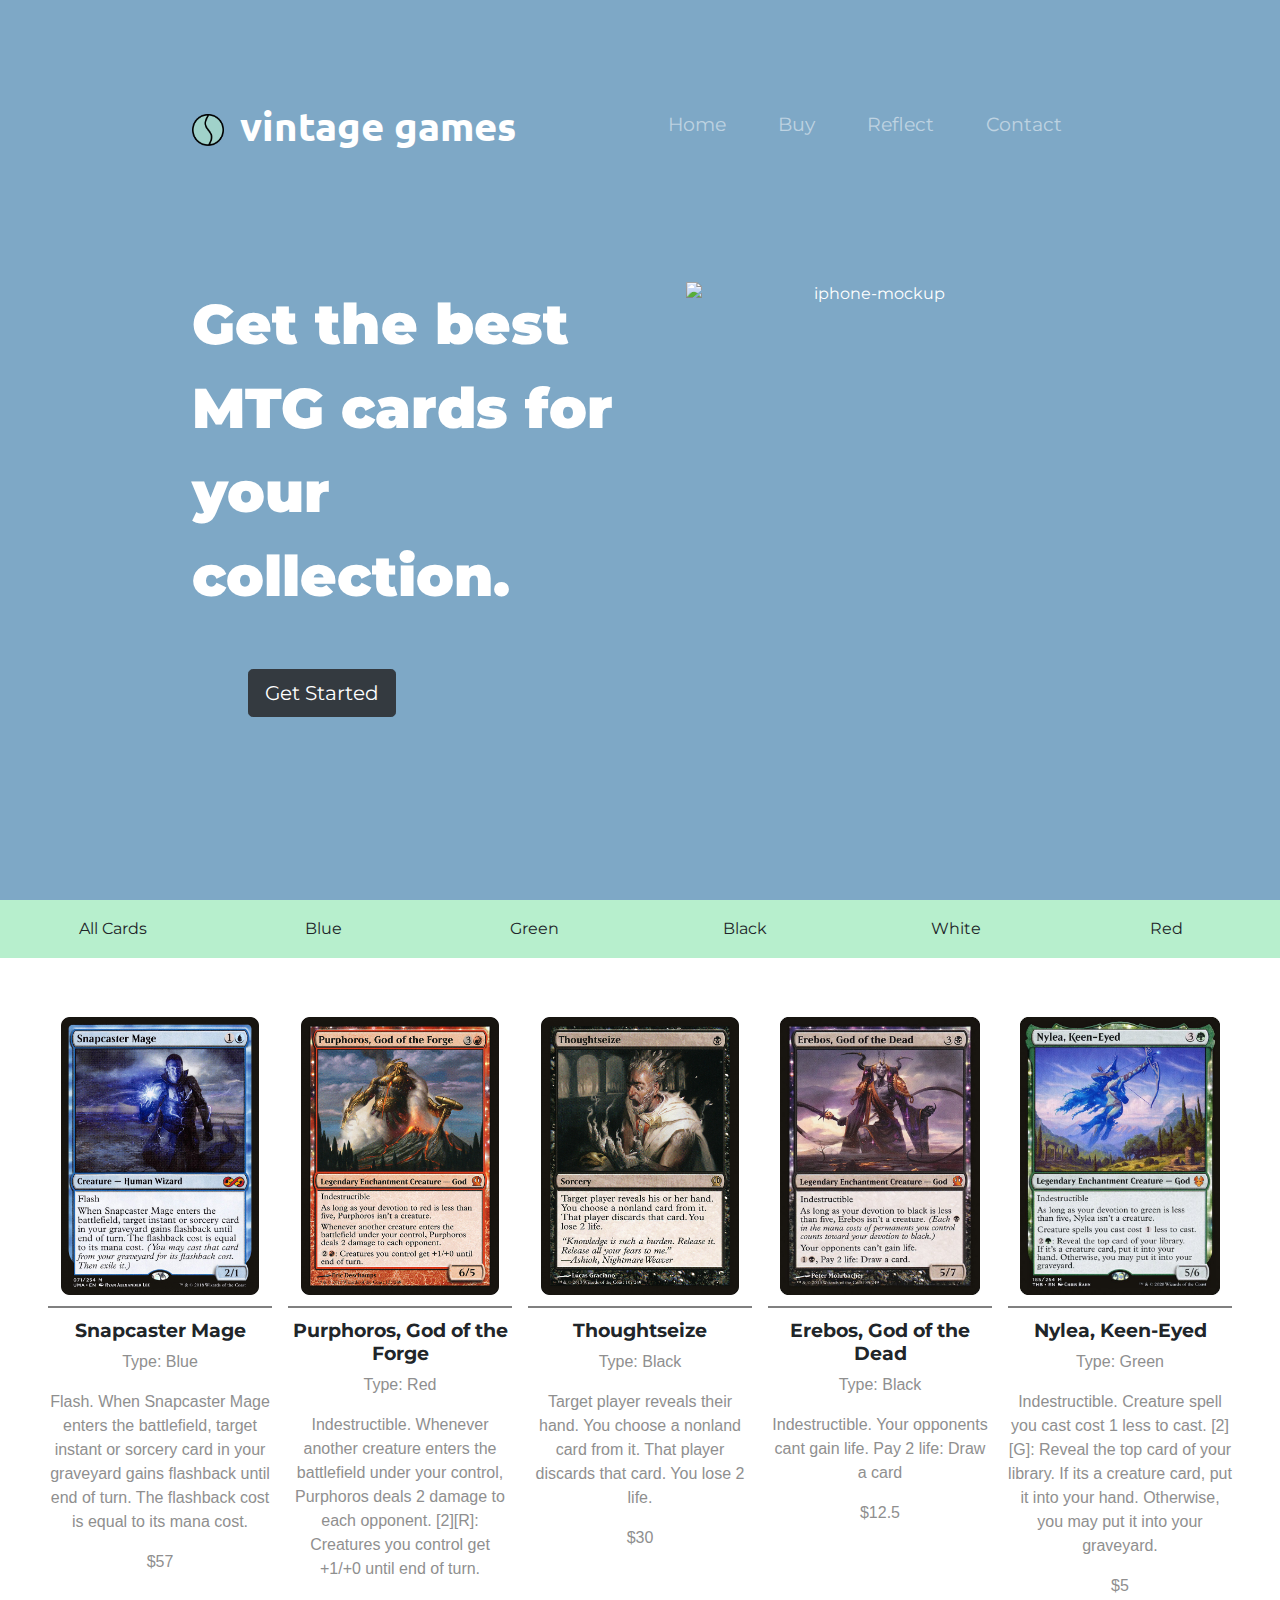
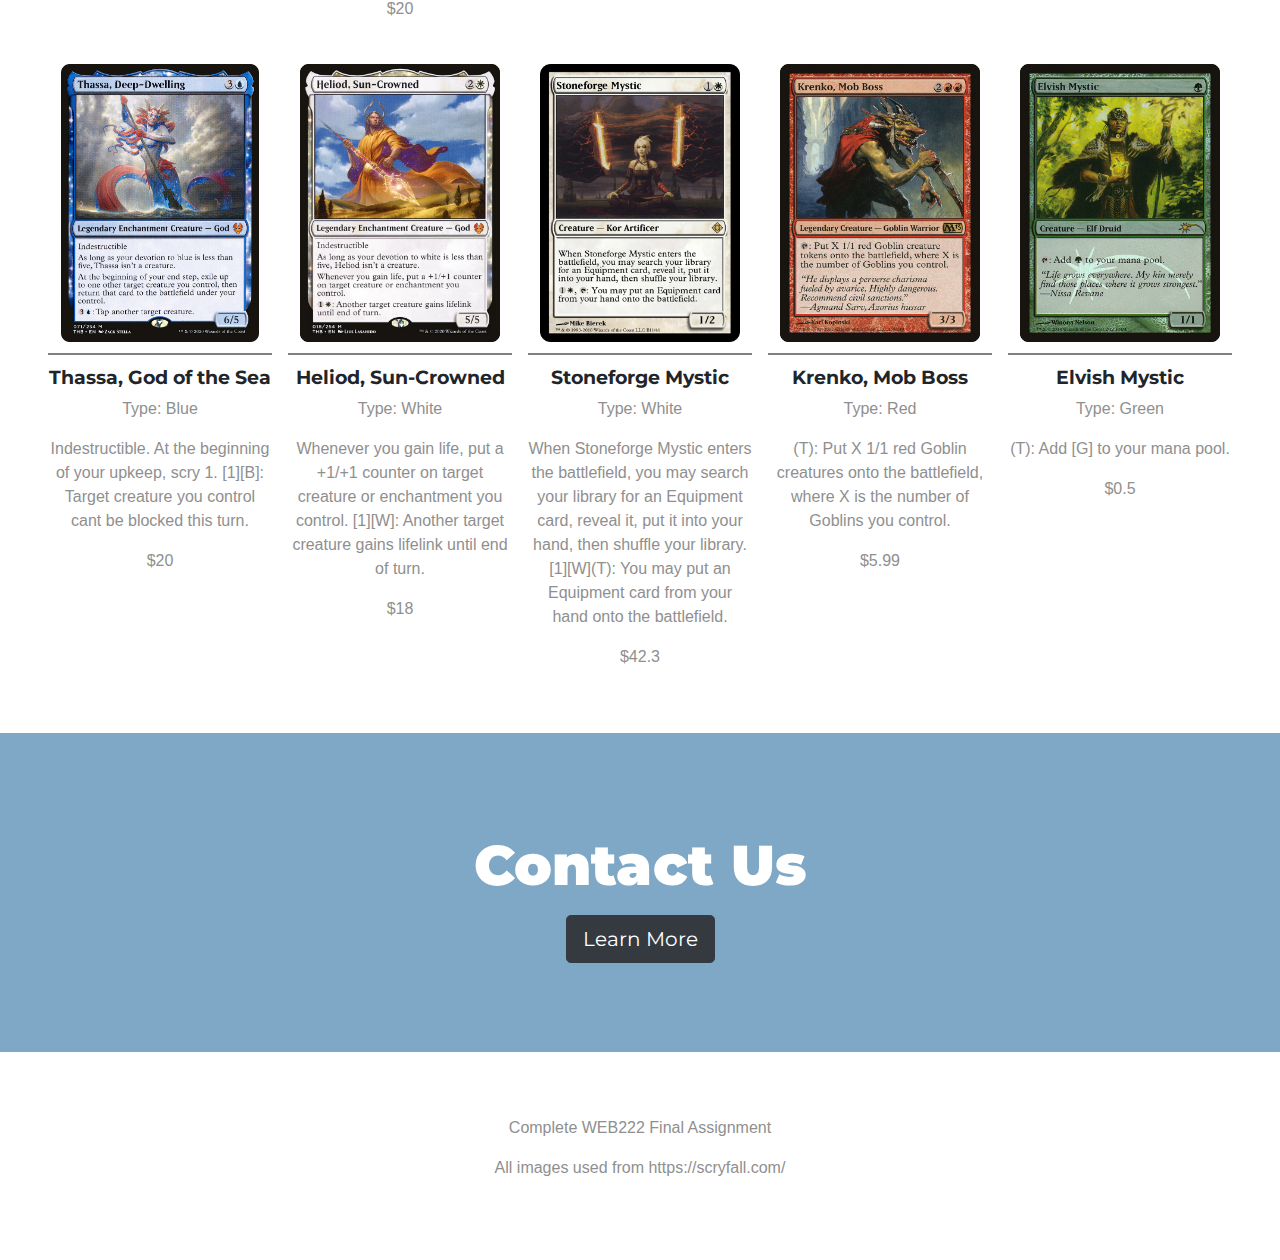
==== index.html @ 032b77f7 "Added final assignment files." ====
<!DOCTYPE html>
<html>
  
<head>
  <meta charset="utf-8">
  <title>vintage games</title>

  <!-- External CSS Libraries - Bootstrap Scripts (For stylistic purposes) -->
  <script src="https://code.jquery.com/jquery-3.3.1.slim.min.js" integrity="sha384-q8i/X+965DzO0rT7abK41JStQIAqVgRVzpbzo5smXKp4YfRvH+8abtTE1Pi6jizo" crossorigin="anonymous"></script>
  <script src="https://cdnjs.cloudflare.com/ajax/libs/popper.js/1.14.7/umd/popper.min.js" integrity="sha384-UO2eT0CpHqdSJQ6hJty5KVphtPhzWj9WO1clHTMGa3JDZwrnQq4sF86dIHNDz0W1" crossorigin="anonymous"></script>
  <script src="https://stackpath.bootstrapcdn.com/bootstrap/4.3.1/js/bootstrap.min.js" integrity="sha384-JjSmVgyd0p3pXB1rRibZUAYoIIy6OrQ6VrjIEaFf/nJGzIxFDsf4x0xIM+B07jRM" crossorigin="anonymous"></script>

  <!-- JS File -->
  <script src="js/script.js" type="text/javascript"></script>

  <!-- Google Fonts -->
  <link href="https://fonts.googleapis.com/css?family=Montserrat:100,400,700,900|Ubuntu" rel="stylesheet">

  <!-- CSS Style Sheets -->
  <link rel="stylesheet" href="https://maxcdn.bootstrapcdn.com/bootstrap/4.0.0/css/bootstrap.min.css" integrity="sha384-Gn5384xqQ1aoWXA+058RXPxPg6fy4IWvTNh0E263XmFcJlSAwiGgFAW/dAiS6JXm" crossorigin="anonymous">
  <link rel="stylesheet" href="css/styles.css" />

  <!-- Font Awesome -->
  <link rel="stylesheet" href="https://use.fontawesome.com/releases/v5.8.1/css/all.css" integrity="sha384-50oBUHEmvpQ+1lW4y57PTFmhCaXp0ML5d60M1M7uH2+nqUivzIebhndOJK28anvf" crossorigin="anonymous">
</head>
<body>

  <section class="colored-section" id="title">

    <div class="container-fluid">

      <!-- Nav Bar -->
      <nav class="navbar navbar-expand-lg navbar-dark">

        <a class="navbar-brand" href=""><img src="images/store-logo.png" alt="store logo" style="width: 2rem; height: 2rem; margin-right: 1rem;">vintage games</a>

        <button class="navbar-toggler" type="button" data-toggle="collapse" data-target="#navbarTogglerDemo02">
          <span class="navbar-toggler-icon"></span>
        </button>

        <div class="collapse navbar-collapse" id="navbarTogglerDemo02">

          <ul class="navbar-nav ml-auto">
            <li class="nav-item">
              <a class="nav-link" href="index.html">Home</a>
            </li>
            <li class="nav-item">
              <a class="nav-link" href="index.html">Buy</a>
            </li>
            <li class="nav-item">
                <a class="nav-link" href="reflect.html">Reflect</a>
              </li>
            <li class="nav-item">
              <a class="nav-link" href="contact.html">Contact</a>
            </li>
        </ul>

        </div>
      </nav>

      <!-- Title -->

      <div class="row">

        <div class="col-lg-6">
          <h1 class="big-heading">Get the best MTG cards for your collection.</h1>
          <button type="button" class="btn btn-dark btn-lg home-button">Get Started</button>
        </div>

        <div class="col-lg-6">
          <img class="title-img" src="images/featured-card.png" alt="iphone-mockup">
        </div>
      </div>

  </section>

  <!-- Buylist for Cards -->

    <!-- Navbar for card categories -->
    <section id="buy">
      <div class="navbar-categories">
        <div class="all">
          <button class="button-category buttonall" id="all">All Cards</button>
        </div>
        <div class="blue">
          <button class="button-category buttonblue" id="blue">Blue</button>
        </div>
        <div class="green">
          <button class="button-category buttongreen" id="green">Green</button>
        </div>
        <div class="black">
          <button class="button-category buttonxblack" id="black">Black</button>
        </div>
        <div class="white">
          <button class="button-category buttonwhite" id="white">White</button>
        </div>
        <div class="red">
          <button class="button-category buttonred" id="red">Red</button>
        </div>
      </div>
    </nav>

    <main>
      <div class="wrapper" id="wrapper"></div>
    </main>

    </section>
  
  <!-- Contact -->
  <section class="colored-section" id="cta">

    <div class="container-fluid">

      <h2 class="cta-text">Contact Us</h2>
      <a href="contact.html" class="btn btn-dark btn-lg button">Learn More</a>

    </div>
  </section>

  <!-- Footer -->
  <footer class="white-section" id="footer">

    <div class="container-footer">

      <link class="fa-icon fab fa-twitter"></i><a href="https://twitter.com/"></link>
      <link class="fa-icon fab fa-facebook-f"></i><a href="https://www.facebook.com/"></link>
      <link class="fa-icon fab fa-instagram"></i><a href="https://www.instagram.com/"></link>
      <link class="fa-icon fas fa-envelope"></i><a href = "mailto: abc@example.com"></a></link>
      <p>Complete WEB222 Final Assignment</p>
      <p>All images used from https://scryfall.com/</p>

    </div>
  </footer>

</body>
---- css/styles.css ----
/* Add any CSS you need to this file. */
body {
  font-family: "Montserrat";
  text-align: center;
}

h1, h2, h3, h4, h5, h6 {
  font-family: "Montserrat";
  font-weight: 900;
}

h1 {
  color: white;
  font-size: 3.5rem;
  line-height: 1.5;
}

h3 {
  font-family: "Montserrat";
  font-weight: 700;
}

p {
  font-family: Work Sans, sans-serif;
  color: #8f8f8f;
}

.reflection-text {
  font-family: Arial, Helvetica, sans-serif;
  color: black;
  font-weight: 500;
}

/* Headings*/

.big-heading {
  font-family: "Montserrat";
  font-weight: 900;
  line-height: 1.5;
  text-align: left;
}

.section-heading {
  font-size: 3rem;
  line-height: 1.5;
}

/* Containers */

.container-fluid {
  padding: 7% 15%;
}

.container-footer {
  padding: 5% 15%;
}

.row {
  padding: 50px 0;
}

.contact-row {
  padding: 50px 0 20px;
}

.container-contact {
  text-align: left;
  padding: 7% 15%;
}

/* Sections */

.colored-section {
  background-color: #7ea8c6;
  color: #fff;
}

.white-section {
  background-color: #fff;
}

/* Navigation Bar */

.navbar {
  padding: 0 0 4.5rem;
}

.navbar-categories {
  display: grid;
  grid-template-columns: 4fr 4fr 4fr 4fr 4fr 4fr;
  background-color: #b7efcd;
  column-gap: 1em;
  padding: 1rem;
  text-align: center
}


.navbar-brand {
  font-size: 2.5rem;
  font-family: "Ubuntu";
  font-weight: bold;
}

.nav-item {
  padding: 0 18px;
}

.nav-link {
  font-size: 1.2rem;
  font-family: "Montserrat";
}

/* Buttons */

.button-category {
  border: none;
  border-radius: 10px;
  color: var(--text-primary);
  background-color: var(--bg-navbar);
  text-align: left;
  text-decoration: none;
  font-size: 1em;
  cursor: pointer;
}

.button-category:hover {
  color: #fff;
}

.home-button {
  margin: 10%;
  margin-right: 50%;
}

/* Title Section */

.container-fluid#title {
  padding: 3% 7% 15%;
  text-align: left;
}

/* Title Image */

.title-img {
  width: 80%;
  position: absolute;
  right: 10%
}

/* Call to Action Section */

.cta-text {
  font-family: "Montserrat";
  font-weight: 900;
  font-size: 3.5rem;
  line-height: 1.5;
}

/* Footer Section */

.fa-icon {
  color: black;
  padding: 20px 10px;
}

.fa-icon:hover{
  color: grey;
}

/* Wrapper */

.wrapper {
  display: grid;
  grid-template-columns: 1fr 1fr 1fr 1fr 1fr;
  row-gap: 1em;
  column-gap: 1em;
  padding: 2em;
  margin: 1em;
}

.wrapper h2 {
  font-weight: 700;
  font-size: larger;
  text-align: center;
  padding-top: 5%;
  border-top: 1.5px solid grey;
  border-width: 2px;
}

.wrapper img {
  padding: 5%;
}

.product img {
  width: auto;
  max-height: 300px;
  display: block;
  margin-left: auto;
  margin-right: auto;
}

.product p {
  font-family: Work Sans, sans-serif;
  text-align: center;
}

.hidden {
  display: none;
}

@media (max-width: 1028px) {

#title {
  text-align: center;
}

.title-img {
  position: static;
  transform: rotate(0);
}

}
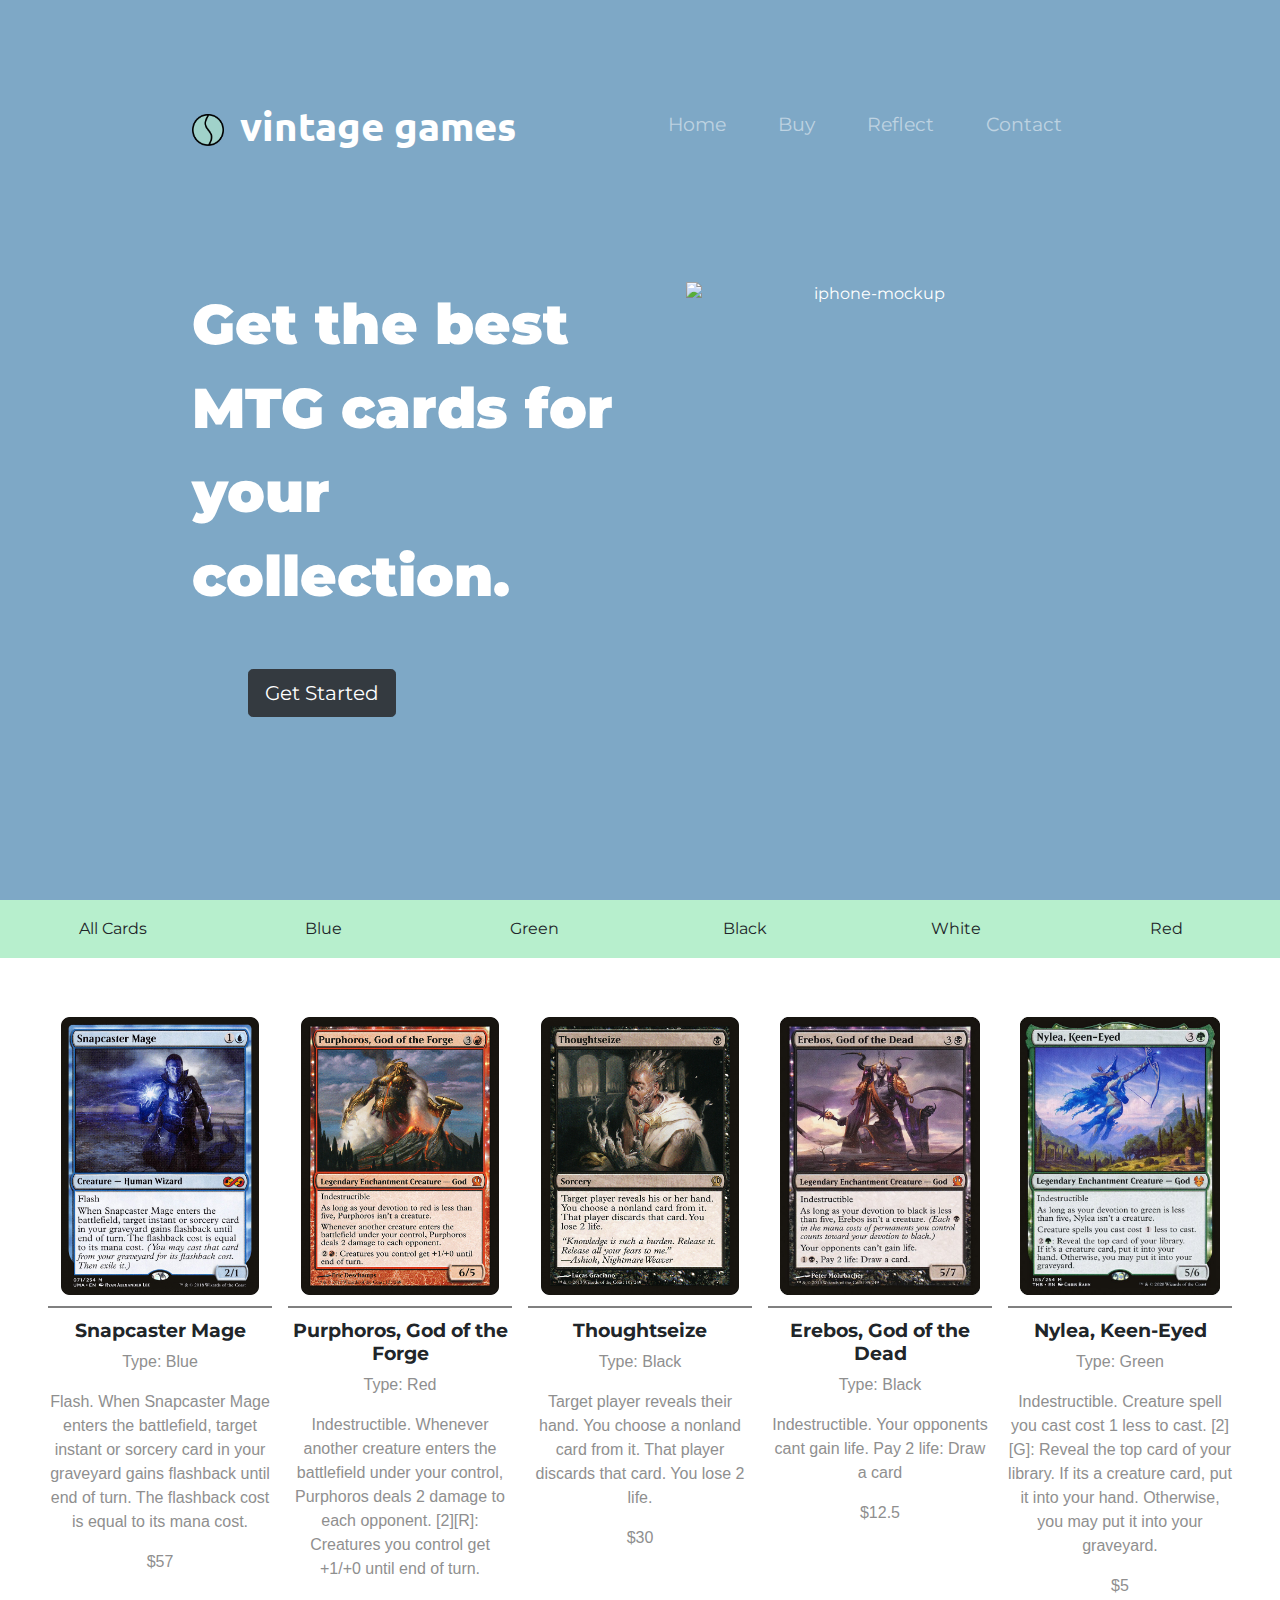
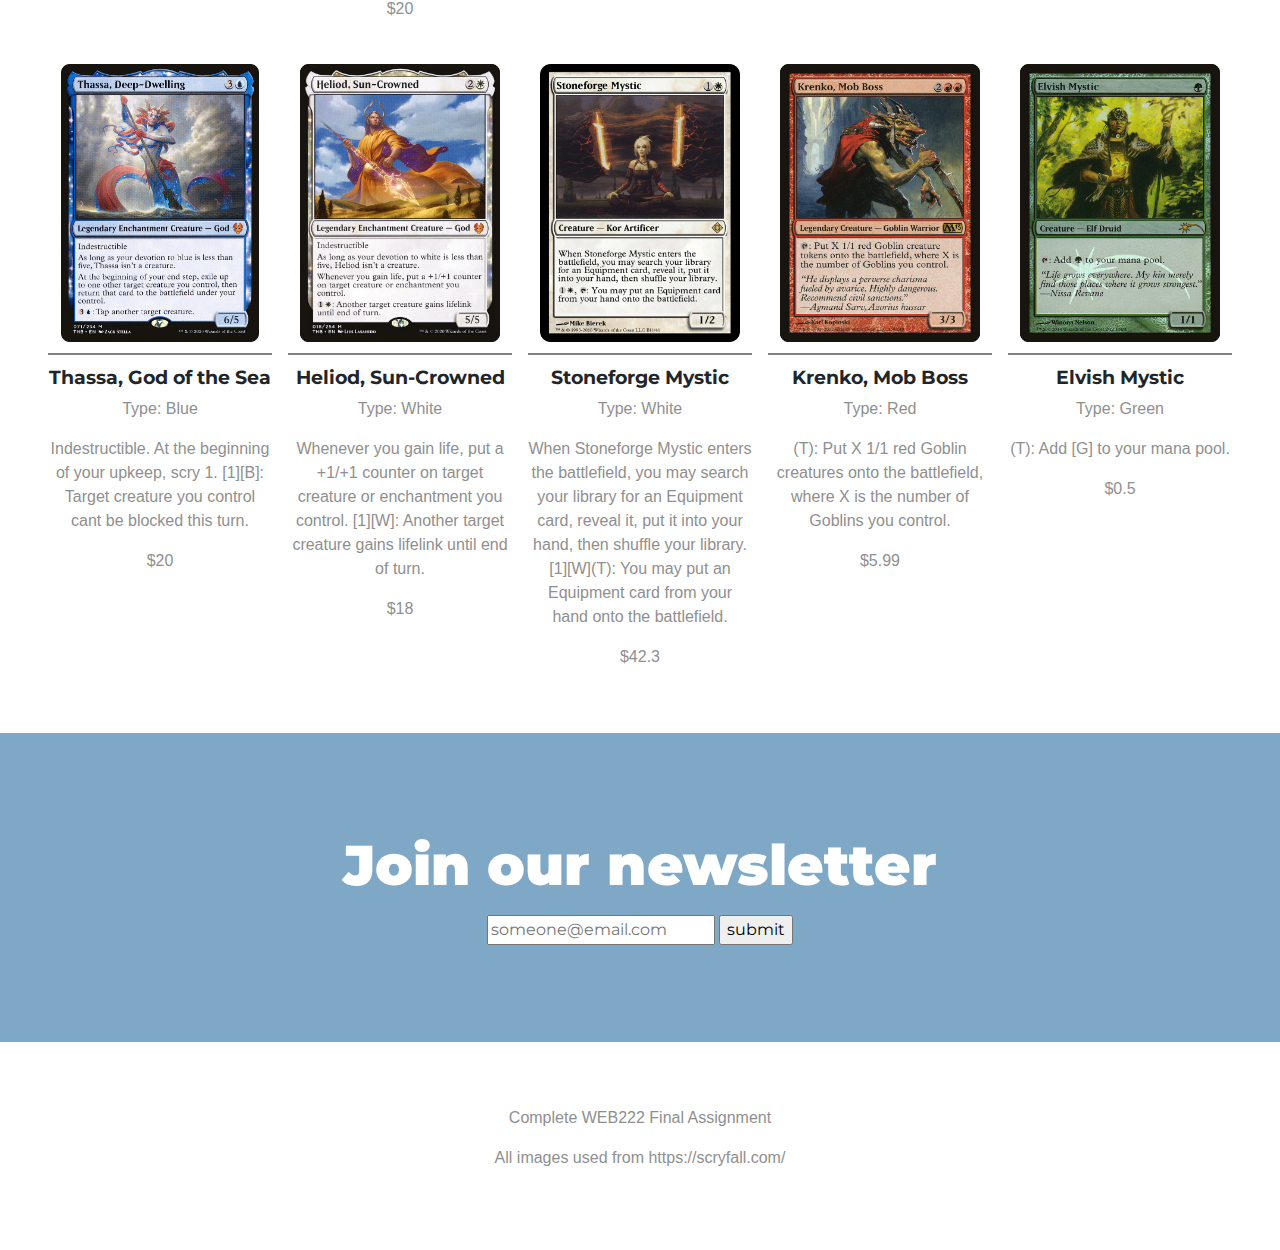
==== commit d073283c: "Added form for newsletter." ====
--- a/index.html
+++ b/index.html
@@ -111,8 +111,19 @@
 
     <div class="container-fluid">
 
-      <h2 class="cta-text">Contact Us</h2>
-      <a href="contact.html" class="btn btn-dark btn-lg button">Learn More</a>
+      <h2 class="cta-text">Join our newsletter</h2>
+      <!-- Newsletter CTA -->
+      <form action="https://formspree.io/meqrnngl" method="POST">
+        <label class="email-label">
+          <input 
+            placeholder="someone@email.com" 
+            type="email" 
+            name="_replyto"
+            required
+          >
+        </label>
+        <input type="submit" value="submit">
+      </form>
 
     </div>
   </section>
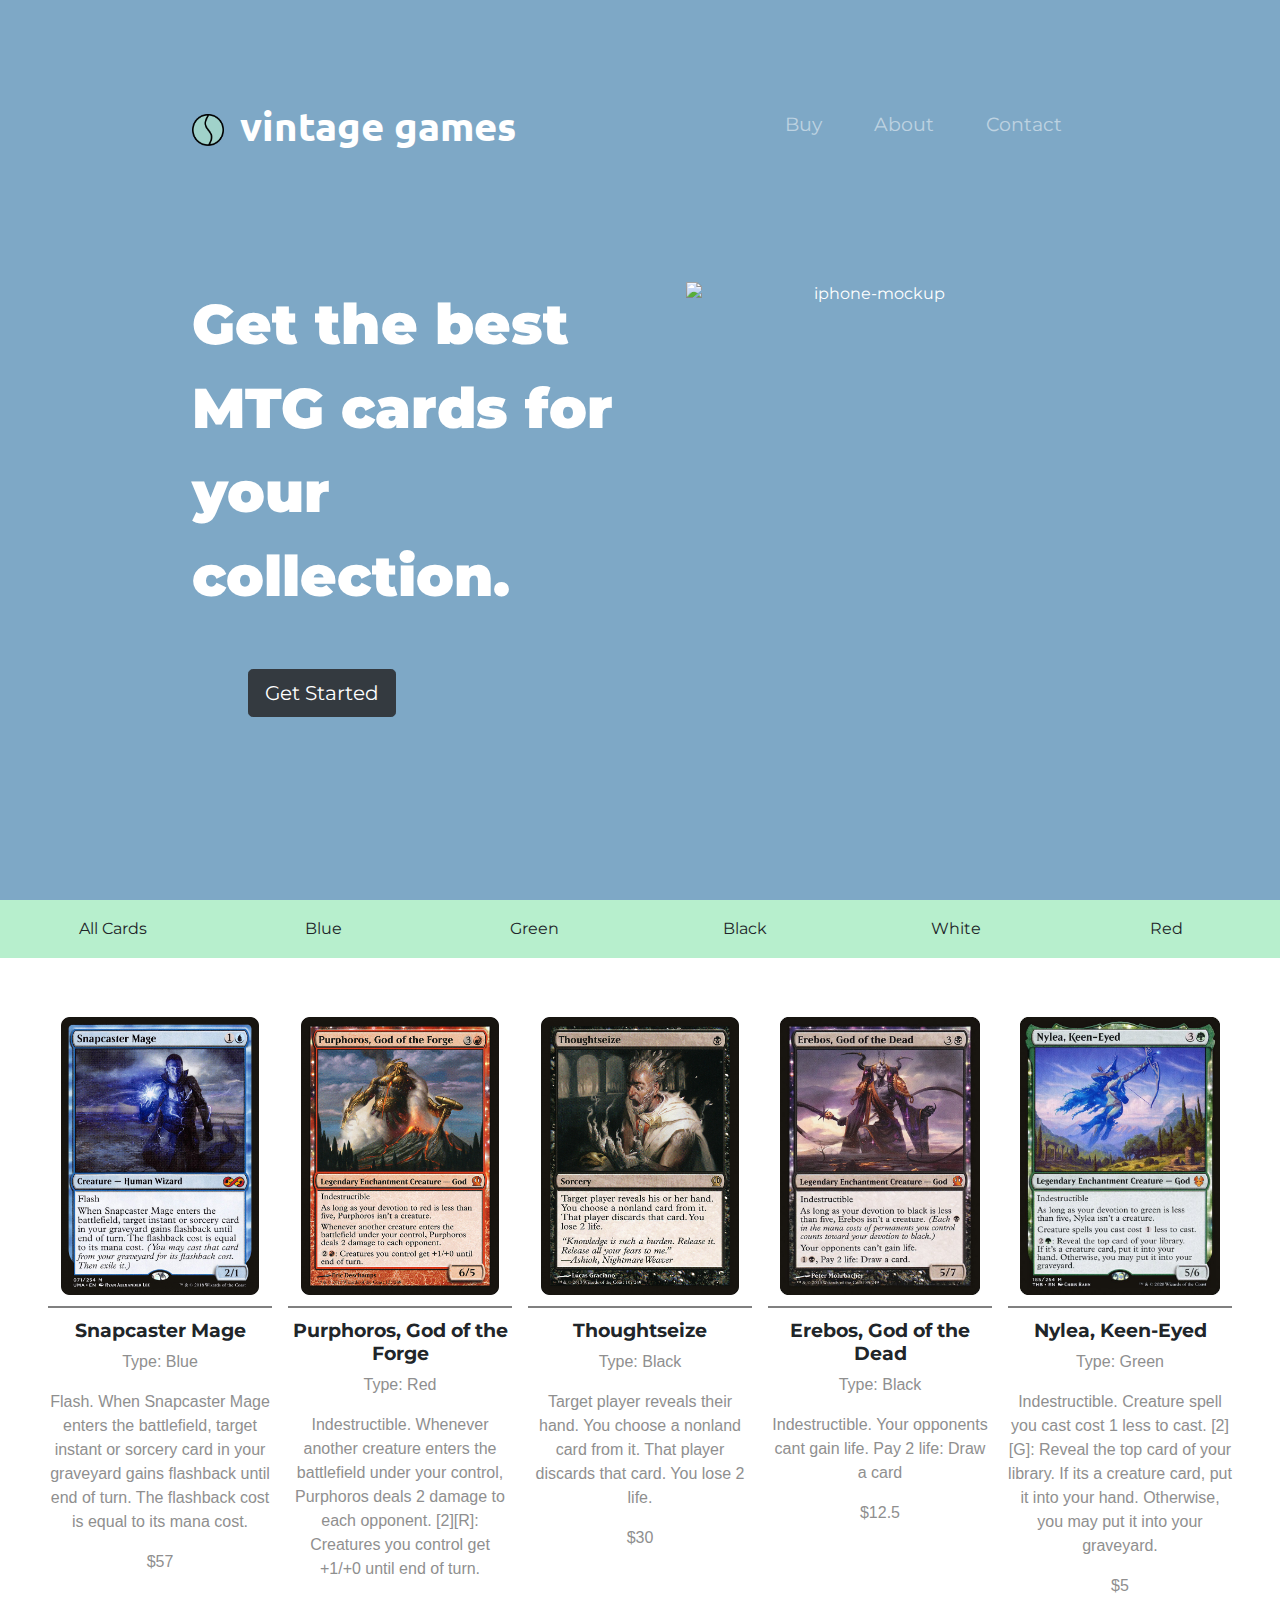
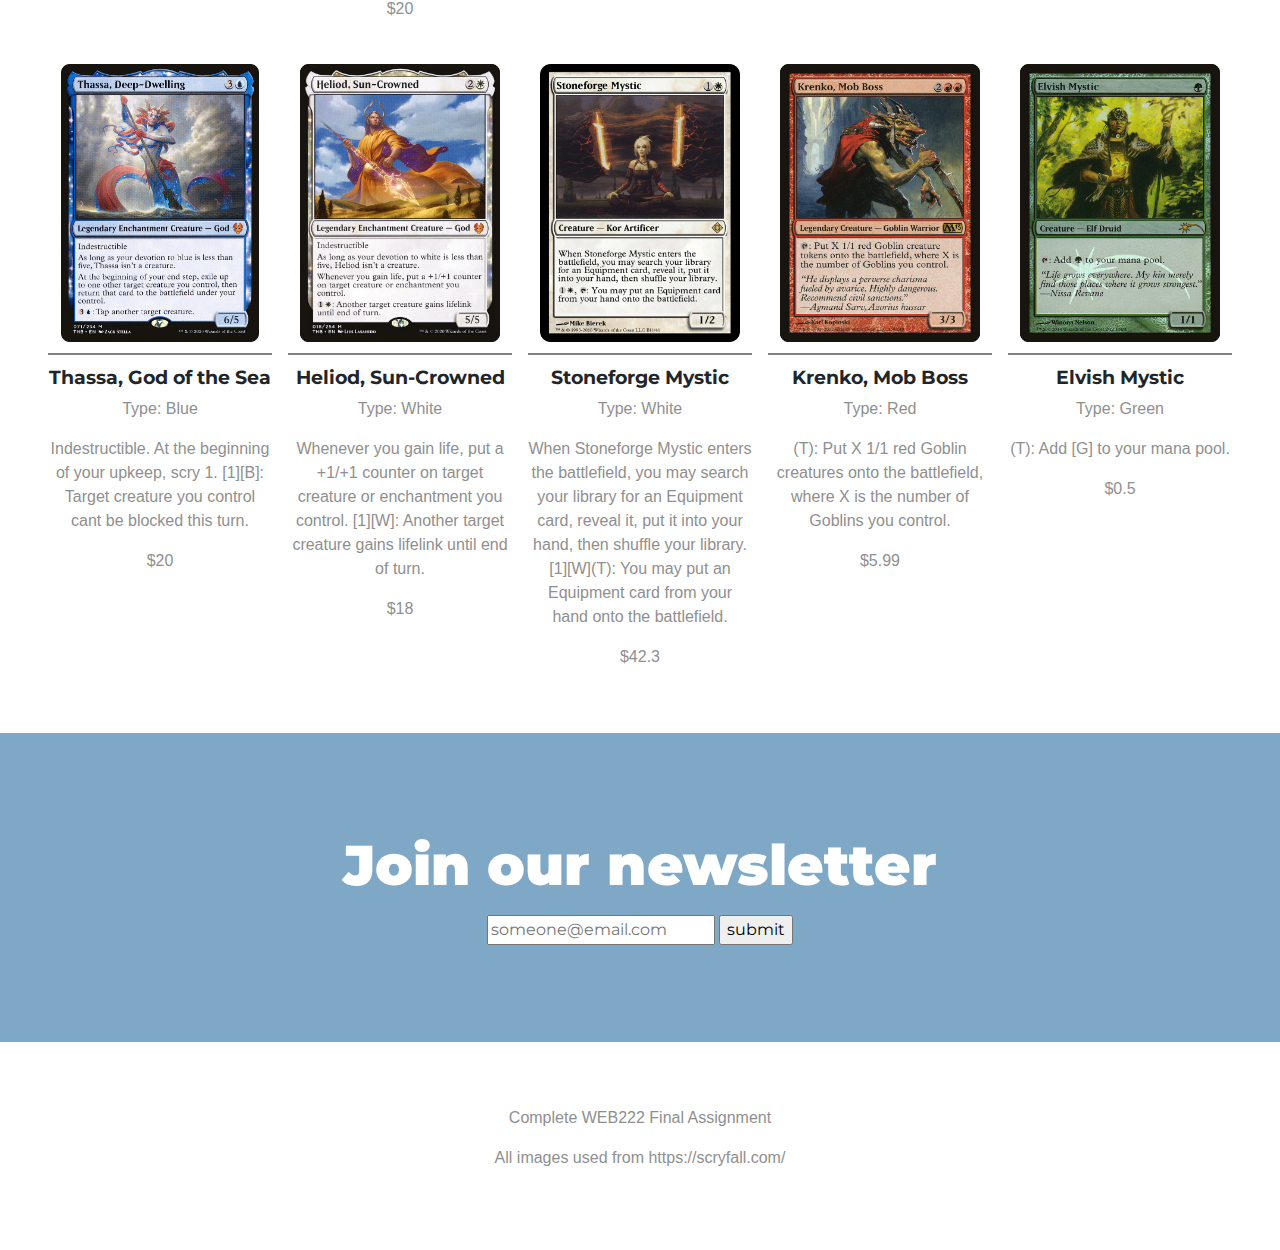
==== commit 5fe0deea: "Final updates to webpage." ====
--- a/index.html
+++ b/index.html
@@ -42,13 +42,10 @@
 
           <ul class="navbar-nav ml-auto">
             <li class="nav-item">
-              <a class="nav-link" href="index.html">Home</a>
-            </li>
-            <li class="nav-item">
               <a class="nav-link" href="index.html">Buy</a>
             </li>
             <li class="nav-item">
-                <a class="nav-link" href="reflect.html">Reflect</a>
+                <a class="nav-link" href="reflect.html">About</a>
               </li>
             <li class="nav-item">
               <a class="nav-link" href="contact.html">Contact</a>
@@ -64,7 +61,7 @@
 
         <div class="col-lg-6">
           <h1 class="big-heading">Get the best MTG cards for your collection.</h1>
-          <button type="button" class="btn btn-dark btn-lg home-button">Get Started</button>
+          <button type="button" class="btn btn-dark btn-lg home-button"><a class="started-button" href="#buy">Get Started</a></button>
         </div>
 
         <div class="col-lg-6">
--- a/css/styles.css
+++ b/css/styles.css
@@ -112,6 +112,14 @@
 
 /* Buttons */
 
+.started-button {
+  color: #fff;
+}
+
+.started-button:hover {
+  color: azure;
+}
+
 .button-category {
   border: none;
   border-radius: 10px;
